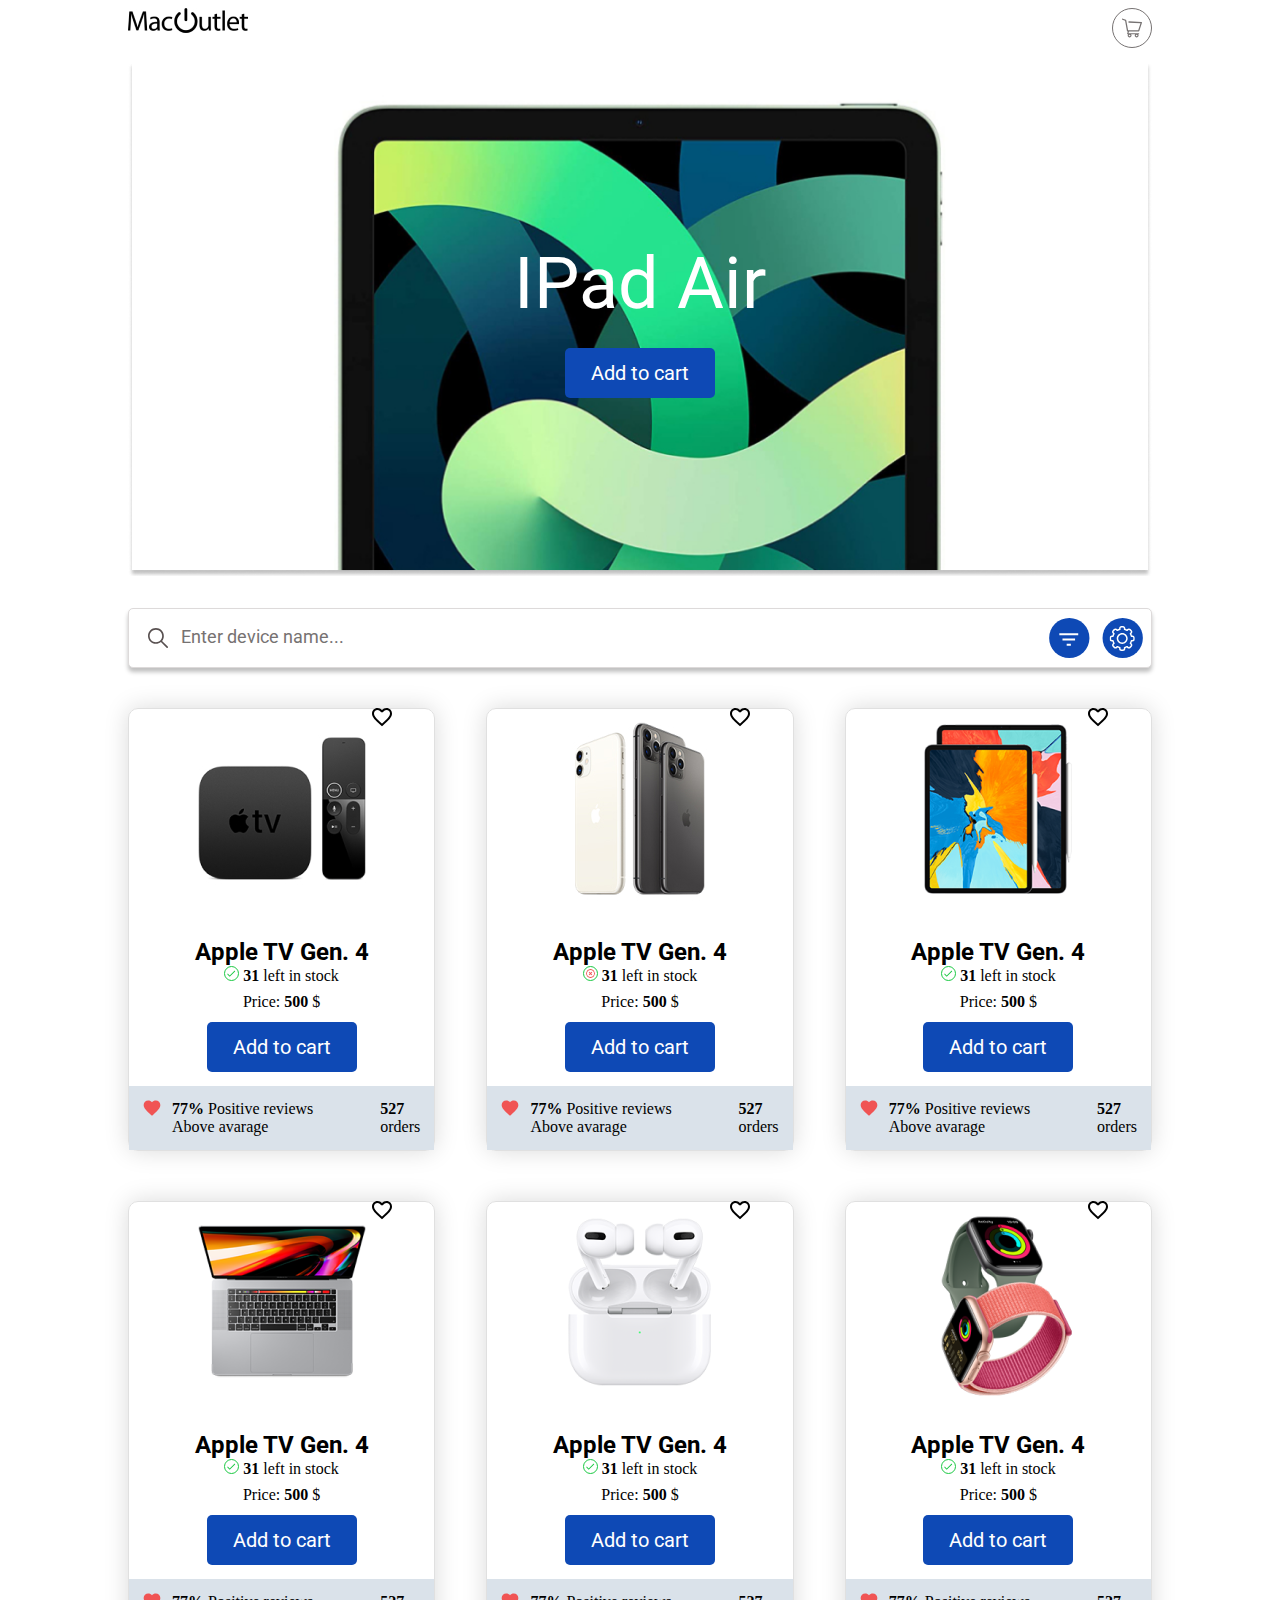
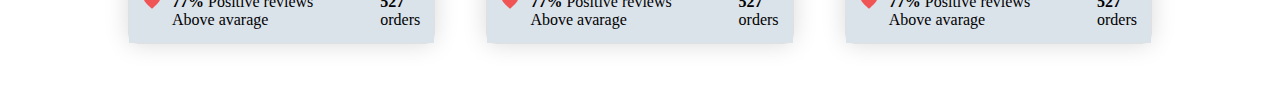
==== index.html @ 2bac5fc9 "Merge pull request #1 from Exelleron/HW8" ====
<!DOCTYPE html>
<html lang="en">
    <head>
        <meta charset="UTF-8">
        <meta name="viewport" content="width=device-width">
        <meta http-equiv="X-UA-Compatible" content="ie=edge">
        <link rel="preconnect" href="https://fonts.googleapis.com">
        <link rel="preconnect" href="https://fonts.gstatic.com" crossorigin>
        <link href="https://fonts.googleapis.com/css2?family=Roboto:wght@400;700&display=swap" rel="stylesheet">
        <link rel="stylesheet"
              href="https://necolas.github.io/normalize.css/8.0.1/normalize.css">
        <link rel="stylesheet" href="css/main.css">
        <title>mac-outlet</title>
    </head>
    <body>
        <header class="header container">
            <div class="header_top">
                <div class="header_logo">
                    <img
                        src="images/mac-outlet.jpg"
                        alt="logo"
                    >
                </div>

                <div class="header_cart">
                    <img
                        class="cart"
                        src="images/cart.svg"
                        alt="cart"
                    >
                </div>
            </div>

            <div class="header_item">
                <div class="header_item--product">
                    IPad Air
                </div>
                <button class="header_item--button button">
                    Add to cart
                </button>
            </div>
        </header>

        <main class="main container">
            <div class="main_search-bar">
                <img
                    class="main_search-bar--search"
                    src="images/search.svg"
                    alt="search"
                >
                <input
                    class="main_search-bar--search-input"
                    placeholder="Enter device name..."
                    type="search"
                >
                <img
                    class="main_search-bar--filter"
                    src="images/filter.svg"
                    alt="filter"
                >
                <img
                    class="main_search-bar--sort"
                    src="images/sort.svg"
                    alt="sort"
                >
            </div>

            <div class="main_cards">

                <div class="card">
                    <div class="card_like">
                        <img src="images/like.svg" alt="like">
                    </div>

                    <div class="card_image">
                        <img src="images/image_2.jpg" alt="product_image">
                    </div>

                    <div class="card_header">
                        <h1>
                            Apple TV Gen. 4
                        </h1>
                    </div>

                    <div class="card_info">
                        <p class="card_info--stock">
                            <img
                                class="card_info--true-false"
                                src="images/true.svg"
                                alt="true"
                            >
                            <strong>31</strong> left in stock
                        </p>
                        <p class="card_info--price">
                            Price: <strong>500</strong> $
                        </p>
                    </div>

                    <button class="card_button button">
                        Add to cart
                    </button>

                    <div class="card_footer">
                        <div>
                            <img
                                src="images/red-like.svg"
                                alt=""
                                class="card_footer--red-like"
                            >
                            <p class="card_footer--reviews">
                                <strong>77%</strong>
                                Positive reviews
                                <br>
                                Above avarage
                            </p>
                        </div>

                        <div>
                            <p class="card_footer--orders">
                                <strong>527</strong>
                                <br>
                                orders
                            </p>
                        </div>

                    </div>
                </div>

                <div class="card">
                    <div class="card_like">
                        <img src="images/like.svg" alt="like">
                    </div>

                    <div class="card_image">
                        <img src="images/image_3.jpg" alt="product_image">
                    </div>

                    <div class="card_header">
                        <h1>
                            Apple TV Gen. 4
                        </h1>
                    </div>

                    <div class="card_info">
                        <p class="card_info--stock">
                            <img
                                class="card_info--true-false"
                                src="images/false.svg"
                                alt="true"
                            >
                            <strong>31</strong> left in stock
                        </p>
                        <p class="card_info--price">
                            Price: <strong>500</strong> $
                        </p>
                    </div>

                    <button class="card_button button">
                        Add to cart
                    </button>

                    <div class="card_footer">
                        <div>
                            <img
                                src="images/red-like.svg"
                                alt=""
                                class="card_footer--red-like"
                            >
                            <p class="card_footer--reviews">
                                <strong>77%</strong>
                                Positive reviews
                                <br>
                                Above avarage
                            </p>
                        </div>

                        <div>
                            <p class="card_footer--orders">
                                <strong>527</strong>
                                <br>
                                orders
                            </p>
                        </div>

                    </div>
                </div>

                <div class="card">
                    <div class="card_like">
                        <img src="images/like.svg" alt="like">
                    </div>

                    <div class="card_image">
                        <img src="images/image_4.png" alt="product_image">
                    </div>

                    <div class="card_header">
                        <h1>
                            Apple TV Gen. 4
                        </h1>
                    </div>

                    <div class="card_info">
                        <p class="card_info--stock">
                            <img
                                class="card_info--true-false"
                                src="images/true.svg"
                                alt="true"
                            >
                            <strong>31</strong> left in stock
                        </p>
                        <p class="card_info--price">
                            Price: <strong>500</strong> $
                        </p>
                    </div>

                    <button class="card_button button">
                        Add to cart
                    </button>

                    <div class="card_footer">
                        <div>
                            <img
                                src="images/red-like.svg"
                                alt=""
                                class="card_footer--red-like"
                            >
                            <p class="card_footer--reviews">
                                <strong>77%</strong>
                                Positive reviews
                                <br>
                                Above avarage
                            </p>
                        </div>

                        <div>
                            <p class="card_footer--orders">
                                <strong>527</strong>
                                <br>
                                orders
                            </p>
                        </div>

                    </div>
                </div>

                <div class="card">
                    <div class="card_like">
                        <img src="images/like.svg" alt="like">
                    </div>

                    <div class="card_image">
                        <img src="images/image_5.png" alt="product_image">
                    </div>

                    <div class="card_header">
                        <h1>
                            Apple TV Gen. 4
                        </h1>
                    </div>

                    <div class="card_info">
                        <p class="card_info--stock">
                            <img
                                class="card_info--true-false"
                                src="images/true.svg"
                                alt="true"
                            >
                            <strong>31</strong> left in stock
                        </p>
                        <p class="card_info--price">
                            Price: <strong>500</strong> $
                        </p>
                    </div>

                    <button class="card_button button">
                        Add to cart
                    </button>

                    <div class="card_footer">
                        <div>
                            <img
                                src="images/red-like.svg"
                                alt=""
                                class="card_footer--red-like"
                            >
                            <p class="card_footer--reviews">
                                <strong>77%</strong>
                                Positive reviews
                                <br>
                                Above avarage
                            </p>
                        </div>

                        <div>
                            <p class="card_footer--orders">
                                <strong>527</strong>
                                <br>
                                orders
                            </p>
                        </div>

                    </div>
                </div>

                <div class="card">
                    <div class="card_like">
                        <img src="images/like.svg" alt="like">
                    </div>

                    <div class="card_image">
                        <img src="images/image_6.png" alt="product_image">
                    </div>

                    <div class="card_header">
                        <h1>
                            Apple TV Gen. 4
                        </h1>
                    </div>

                    <div class="card_info">
                        <p class="card_info--stock">
                            <img
                                class="card_info--true-false"
                                src="images/true.svg"
                                alt="true"
                            >
                            <strong>31</strong> left in stock
                        </p>
                        <p class="card_info--price">
                            Price: <strong>500</strong> $
                        </p>
                    </div>

                    <button class="card_button button">
                        Add to cart
                    </button>

                    <div class="card_footer">
                        <div>
                            <img
                                src="images/red-like.svg"
                                alt=""
                                class="card_footer--red-like"
                            >
                            <p class="card_footer--reviews">
                                <strong>77%</strong>
                                Positive reviews
                                <br>
                                Above avarage
                            </p>
                        </div>

                        <div>
                            <p class="card_footer--orders">
                                <strong>527</strong>
                                <br>
                                orders
                            </p>
                        </div>

                    </div>
                </div>

                <div class="card">
                    <div class="card_like">
                        <img src="images/like.svg" alt="like">
                    </div>

                    <div class="card_image">
                        <img src="images/image_7.png" alt="product_image">
                    </div>

                    <div class="card_header">
                        <h1>
                            Apple TV Gen. 4
                        </h1>
                    </div>

                    <div class="card_info">
                        <p class="card_info--stock">
                            <img
                                class="card_info--true-false"
                                src="images/true.svg"
                                alt="true"
                            >
                            <strong>31</strong> left in stock
                        </p>
                        <p class="card_info--price">
                            Price: <strong>500</strong> $
                        </p>
                    </div>

                    <button class="card_button button">
                        Add to cart
                    </button>

                    <div class="card_footer">
                        <div>
                            <img
                                src="images/red-like.svg"
                                alt=""
                                class="card_footer--red-like"
                            >
                            <p class="card_footer--reviews">
                                <strong>77%</strong>
                                Positive reviews
                                <br>
                                Above avarage
                            </p>
                        </div>

                        <div>
                            <p class="card_footer--orders">
                                <strong>527</strong>
                                <br>
                                orders
                            </p>
                        </div>

                    </div>
                </div>


            </div>
        </main>

        <script src="js/items.js"></script>
        <script src="js/main.js"></script>
    </body>
</html>
---- css/main.css ----
*,
*:after,
*:before {
    margin: 0;
    box-sizing: border-box;
}

h1 {
    font-family: inherit;
    font-size: inherit;
    line-height: inherit;
    font-weight: inherit;
}

.container {
    margin: 0 auto;
    max-width: 1024px;
}

.button {
    width: 150px;
    height: 50px;
    background-color: #0E49B5;
    border: none;
    color: #fff;
    border-radius: 5px;
    font-family: 'Roboto', sans-serif;
    font-size: 20px;
    line-height: 23px;
    transition: background-color .3s;
}
.button:hover {
    background-color: #ddd;
}

.header {
    margin-top: 8px;
}

.header_top {
    display: flex;
    justify-content: space-between;
}

.header_cart {
    width: 40px;
    height: 40px;
    display: flex;
    justify-content: center;
    align-items: center;
    border: 1px solid #767272;
    border-radius: 50%;
}
.cart {
    color: #767272;
    display: block;
    padding: 5px;
}

.header_item {
    height: 512px;
    display: flex;
    margin-top: 16px;
    flex-direction: column;
    justify-content: center;
    align-items: center;
    background-image: url('../images/ipad_air_banner_1.png');
    background-size: cover;
    background-position: 50% 50%;
}
.header_item--product {
    color: #fff;
    font-family: 'Roboto', sans-serif;
    font-size: 72px;
    line-height: 84px;
}
.header_item--button {
    margin-top: 22px;
}

.main_search-bar {
    position: relative;
    max-width: 100%;
    margin-top: 32px;
}
.main_search-bar--search-input {
    height: 60px;
    position: relative;
    display: block;
    width: 100%;
    border: 1px solid #dddada;
    box-shadow: 0 4px 4px rgba(0, 0, 0, 0.25);
    border-radius: 5px;
}
.main_search-bar--search-input::placeholder {
    position: relative;
    color: #767272;
    transform: translateX(50px);
    font-family: 'Roboto', sans-serif;
    font-size: 18px;
    line-height: 21px;
}

.main_search-bar--search {
    width: 20px;
    height: 20px;
    position: absolute;
    z-index: 1;
    transform: translate(20px, 20px);
}
.main_search-bar--filter {
    position: absolute;
    transform: translate(921px, -50px);
}
.main_search-bar--sort {
    position: absolute;
    transform: translate(974px, -50px);
}

.main_cards {
    margin-top: 40px;
    display: flex;
    flex-wrap: wrap;
    justify-content: space-between;
}
.card {
    width: 30%;
    margin-bottom: 50px;
    display: flex;
    flex-direction: column;
    justify-content: center;
    align-items: center;
    position: relative;
    border: 1px solid #E0E0E0;
    box-shadow: 0 0 25px rgba(0, 0, 0, 0.15);
    border-radius: 10px;
}
.card_like {
    position: absolute;
    transform: translate(100px, -210px);
}

.card_info--true-false {
    width: 15px;
    height: 15px;
    padding: 2px;
    border: 1px solid #1bc943;
    border-radius: 50%;
}
.card_info--true-false:nth-child(2) {
    z-index: 1;
}
.card_header {
    margin-top: 25px;
    font-family: 'Roboto', sans-serif;
    font-weight: bold;
    font-size: 24px;
    line-height: 28px;
}
.card_info {
    display: flex;
    flex-direction: column;
    justify-content: center;
    align-items: center;
}
.card_info--price {
    margin-top: 8px;
}
.card_button {
    margin-top: 11px;
}

.card_footer {
    width: 100%;
    margin-top: 14px;
    padding: 14px;
    display: flex;
    justify-content: space-between;
    align-items: center;
    background-color: #dae2ea;
}
.card_footer div:first-child {
    display: flex;
    align-items: start;
}
.card_footer--red-like {
}
.card_footer--reviews {
    margin-left: 11px;
}

@media (max-width: 724px) {
    .card {
        width: 45%;
    }
}
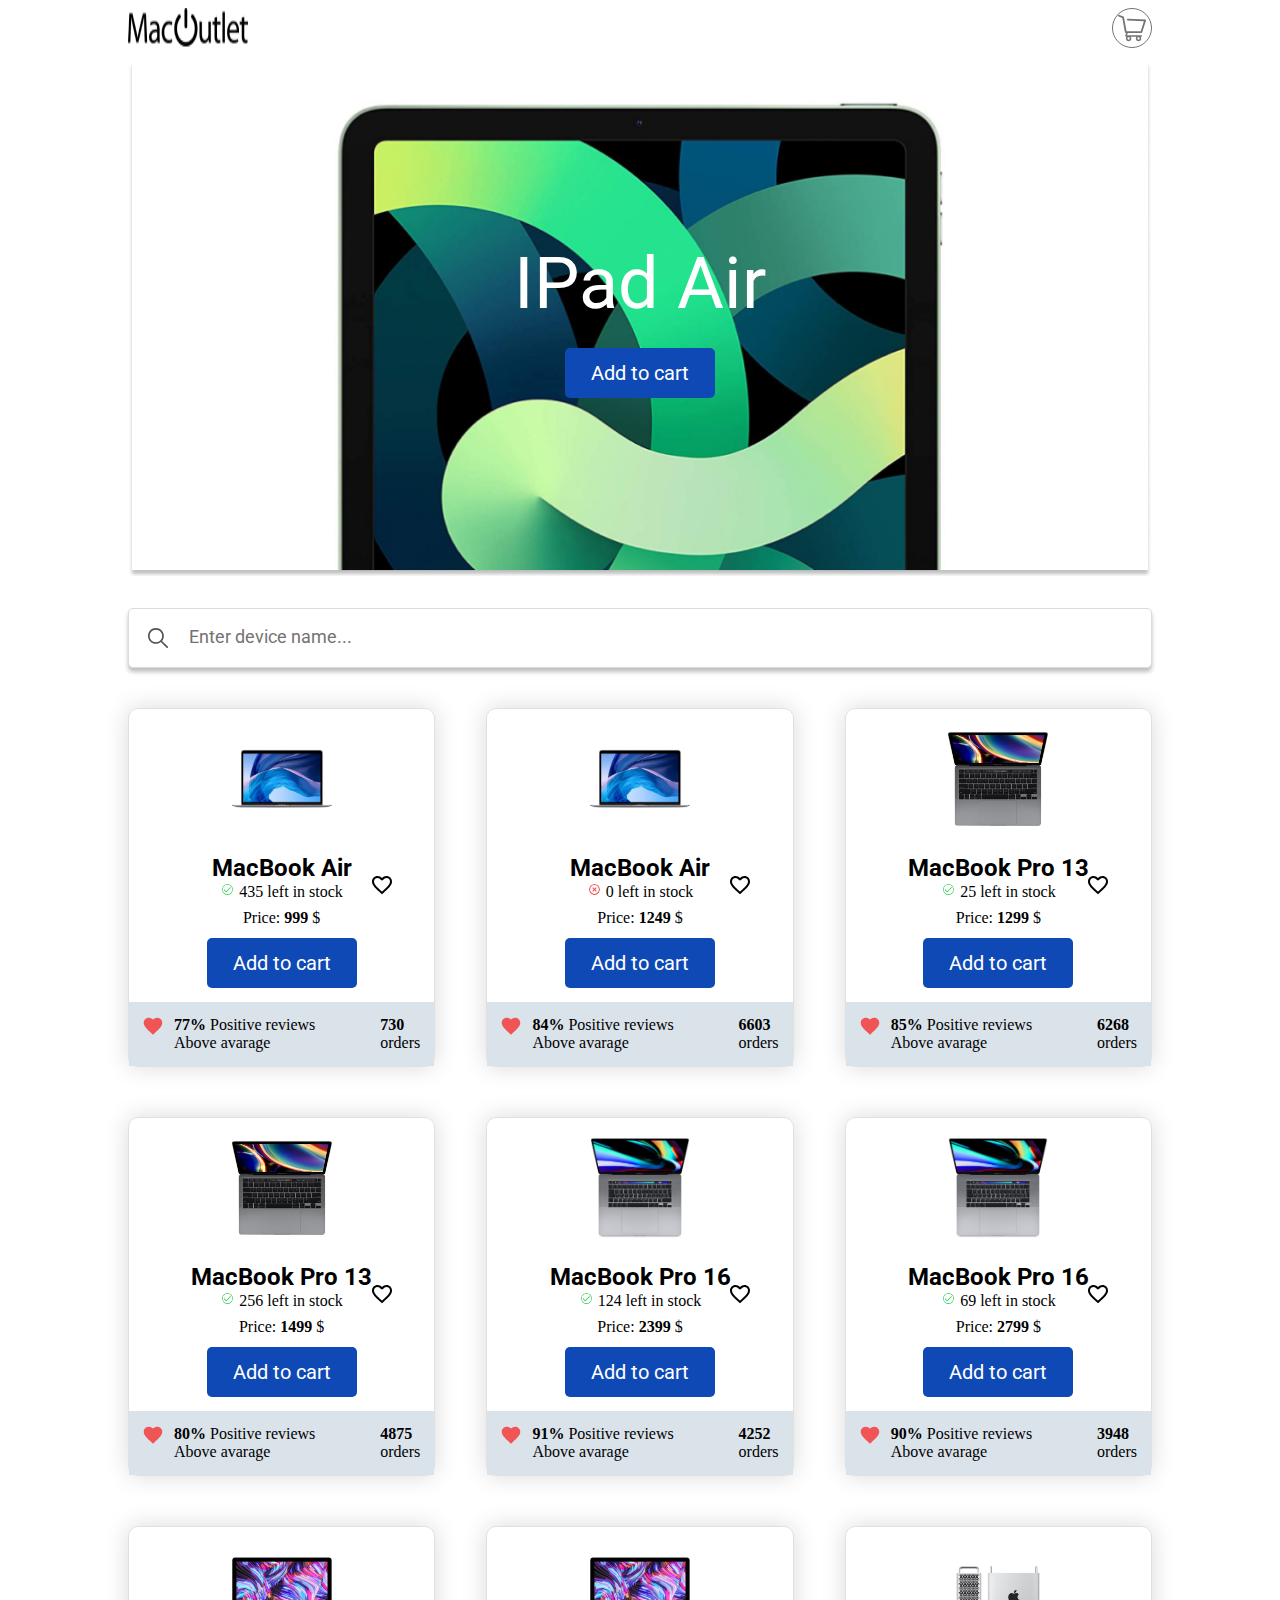
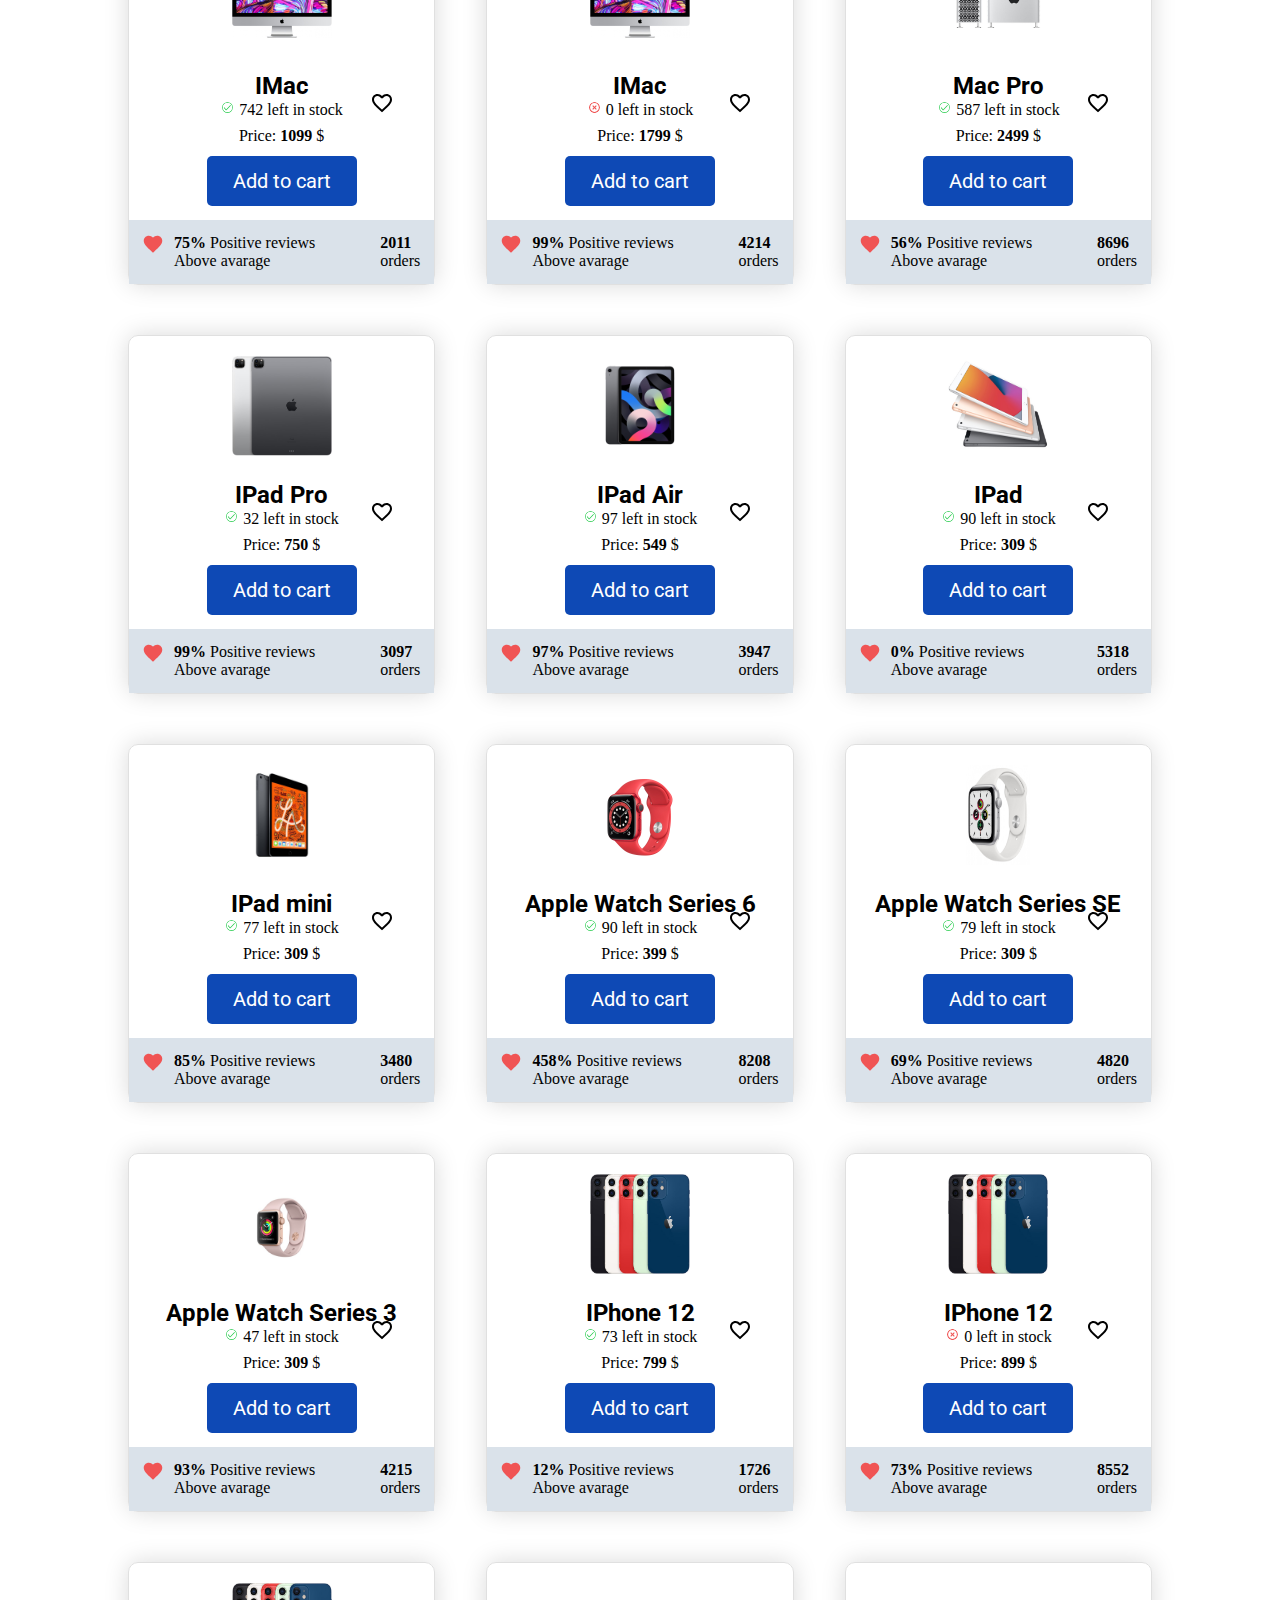
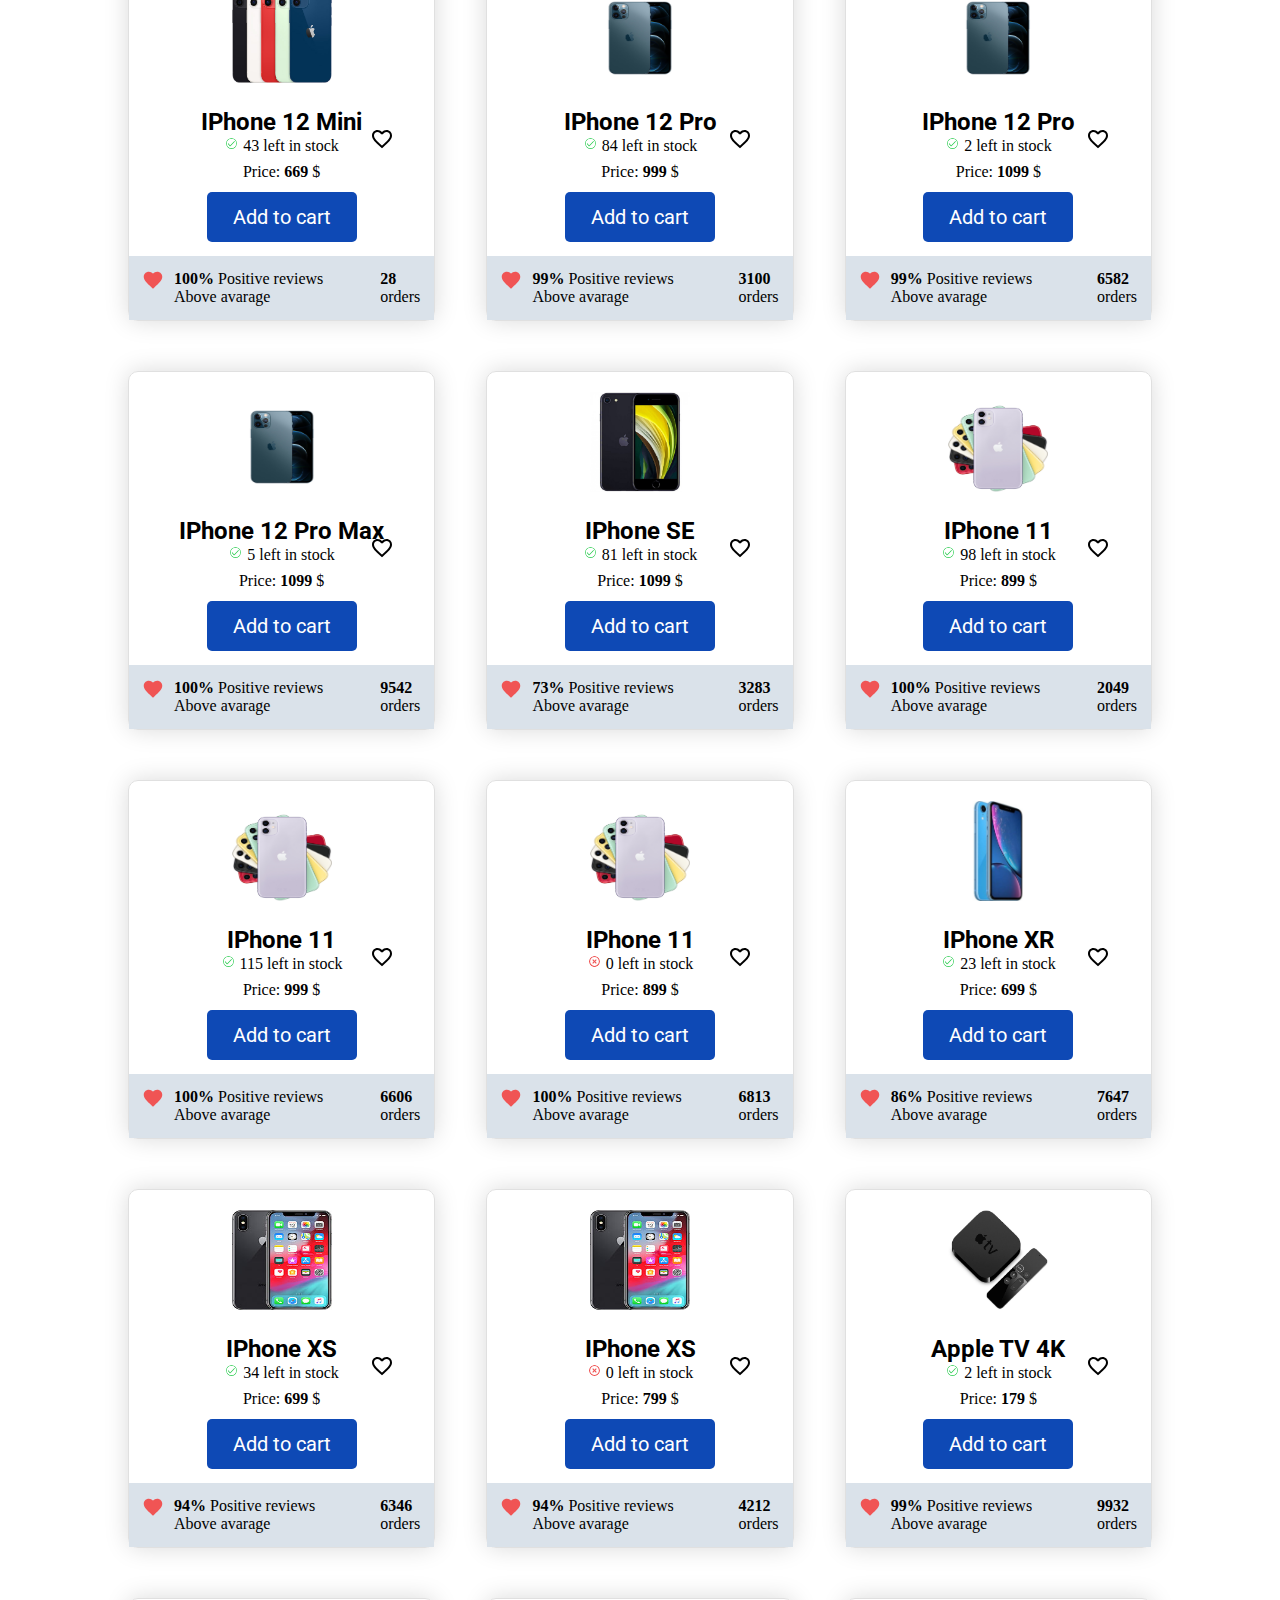
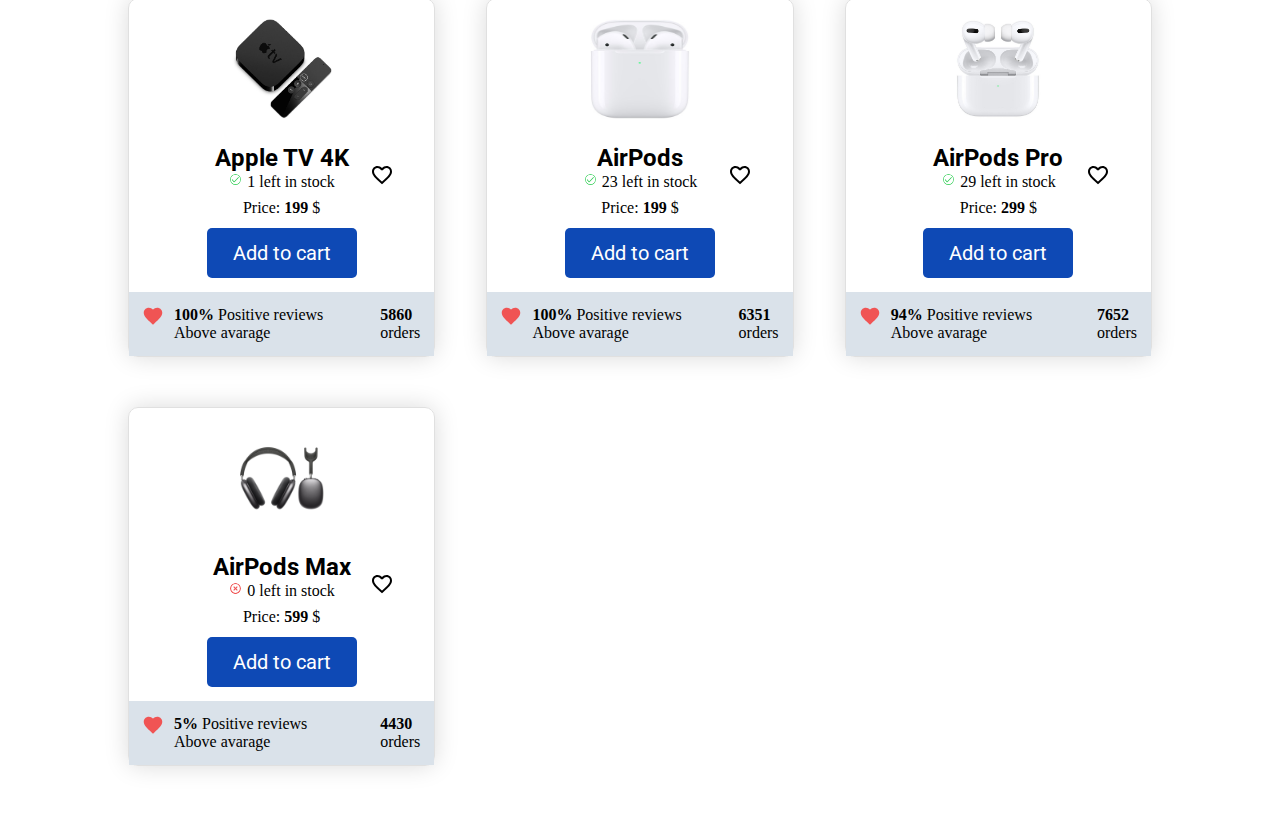
==== commit a99e23f8: "'js-card'" ====
--- a/index.html
+++ b/index.html
@@ -6,11 +6,23 @@
         <meta http-equiv="X-UA-Compatible" content="ie=edge">
         <link rel="preconnect" href="https://fonts.googleapis.com">
         <link rel="preconnect" href="https://fonts.gstatic.com" crossorigin>
-        <link href="https://fonts.googleapis.com/css2?family=Roboto:wght@400;700&display=swap" rel="stylesheet">
+        <link
+            href="https://fonts.googleapis.com/css2?family=Roboto:wght@400;700&display=swap"
+            rel="stylesheet">
         <link rel="stylesheet"
               href="https://necolas.github.io/normalize.css/8.0.1/normalize.css">
         <link rel="stylesheet" href="css/main.css">
         <title>mac-outlet</title>
+        <style>
+            .card_image{
+                width: 100px;
+                height: 100px;
+            }
+            img{
+                width: 100%;
+                height: 100%;
+            }
+        </style>
     </head>
     <body>
         <header class="header container">
@@ -65,363 +77,7 @@
                 >
             </div>
 
-            <div class="main_cards">
-
-                <div class="card">
-                    <div class="card_like">
-                        <img src="images/like.svg" alt="like">
-                    </div>
-
-                    <div class="card_image">
-                        <img src="images/image_2.jpg" alt="product_image">
-                    </div>
-
-                    <div class="card_header">
-                        <h1>
-                            Apple TV Gen. 4
-                        </h1>
-                    </div>
-
-                    <div class="card_info">
-                        <p class="card_info--stock">
-                            <img
-                                class="card_info--true-false"
-                                src="images/true.svg"
-                                alt="true"
-                            >
-                            <strong>31</strong> left in stock
-                        </p>
-                        <p class="card_info--price">
-                            Price: <strong>500</strong> $
-                        </p>
-                    </div>
-
-                    <button class="card_button button">
-                        Add to cart
-                    </button>
-
-                    <div class="card_footer">
-                        <div>
-                            <img
-                                src="images/red-like.svg"
-                                alt=""
-                                class="card_footer--red-like"
-                            >
-                            <p class="card_footer--reviews">
-                                <strong>77%</strong>
-                                Positive reviews
-                                <br>
-                                Above avarage
-                            </p>
-                        </div>
-
-                        <div>
-                            <p class="card_footer--orders">
-                                <strong>527</strong>
-                                <br>
-                                orders
-                            </p>
-                        </div>
-
-                    </div>
-                </div>
-
-                <div class="card">
-                    <div class="card_like">
-                        <img src="images/like.svg" alt="like">
-                    </div>
-
-                    <div class="card_image">
-                        <img src="images/image_3.jpg" alt="product_image">
-                    </div>
-
-                    <div class="card_header">
-                        <h1>
-                            Apple TV Gen. 4
-                        </h1>
-                    </div>
-
-                    <div class="card_info">
-                        <p class="card_info--stock">
-                            <img
-                                class="card_info--true-false"
-                                src="images/false.svg"
-                                alt="true"
-                            >
-                            <strong>31</strong> left in stock
-                        </p>
-                        <p class="card_info--price">
-                            Price: <strong>500</strong> $
-                        </p>
-                    </div>
-
-                    <button class="card_button button">
-                        Add to cart
-                    </button>
-
-                    <div class="card_footer">
-                        <div>
-                            <img
-                                src="images/red-like.svg"
-                                alt=""
-                                class="card_footer--red-like"
-                            >
-                            <p class="card_footer--reviews">
-                                <strong>77%</strong>
-                                Positive reviews
-                                <br>
-                                Above avarage
-                            </p>
-                        </div>
-
-                        <div>
-                            <p class="card_footer--orders">
-                                <strong>527</strong>
-                                <br>
-                                orders
-                            </p>
-                        </div>
-
-                    </div>
-                </div>
-
-                <div class="card">
-                    <div class="card_like">
-                        <img src="images/like.svg" alt="like">
-                    </div>
-
-                    <div class="card_image">
-                        <img src="images/image_4.png" alt="product_image">
-                    </div>
-
-                    <div class="card_header">
-                        <h1>
-                            Apple TV Gen. 4
-                        </h1>
-                    </div>
-
-                    <div class="card_info">
-                        <p class="card_info--stock">
-                            <img
-                                class="card_info--true-false"
-                                src="images/true.svg"
-                                alt="true"
-                            >
-                            <strong>31</strong> left in stock
-                        </p>
-                        <p class="card_info--price">
-                            Price: <strong>500</strong> $
-                        </p>
-                    </div>
-
-                    <button class="card_button button">
-                        Add to cart
-                    </button>
-
-                    <div class="card_footer">
-                        <div>
-                            <img
-                                src="images/red-like.svg"
-                                alt=""
-                                class="card_footer--red-like"
-                            >
-                            <p class="card_footer--reviews">
-                                <strong>77%</strong>
-                                Positive reviews
-                                <br>
-                                Above avarage
-                            </p>
-                        </div>
-
-                        <div>
-                            <p class="card_footer--orders">
-                                <strong>527</strong>
-                                <br>
-                                orders
-                            </p>
-                        </div>
-
-                    </div>
-                </div>
-
-                <div class="card">
-                    <div class="card_like">
-                        <img src="images/like.svg" alt="like">
-                    </div>
-
-                    <div class="card_image">
-                        <img src="images/image_5.png" alt="product_image">
-                    </div>
-
-                    <div class="card_header">
-                        <h1>
-                            Apple TV Gen. 4
-                        </h1>
-                    </div>
-
-                    <div class="card_info">
-                        <p class="card_info--stock">
-                            <img
-                                class="card_info--true-false"
-                                src="images/true.svg"
-                                alt="true"
-                            >
-                            <strong>31</strong> left in stock
-                        </p>
-                        <p class="card_info--price">
-                            Price: <strong>500</strong> $
-                        </p>
-                    </div>
-
-                    <button class="card_button button">
-                        Add to cart
-                    </button>
-
-                    <div class="card_footer">
-                        <div>
-                            <img
-                                src="images/red-like.svg"
-                                alt=""
-                                class="card_footer--red-like"
-                            >
-                            <p class="card_footer--reviews">
-                                <strong>77%</strong>
-                                Positive reviews
-                                <br>
-                                Above avarage
-                            </p>
-                        </div>
-
-                        <div>
-                            <p class="card_footer--orders">
-                                <strong>527</strong>
-                                <br>
-                                orders
-                            </p>
-                        </div>
-
-                    </div>
-                </div>
-
-                <div class="card">
-                    <div class="card_like">
-                        <img src="images/like.svg" alt="like">
-                    </div>
-
-                    <div class="card_image">
-                        <img src="images/image_6.png" alt="product_image">
-                    </div>
-
-                    <div class="card_header">
-                        <h1>
-                            Apple TV Gen. 4
-                        </h1>
-                    </div>
-
-                    <div class="card_info">
-                        <p class="card_info--stock">
-                            <img
-                                class="card_info--true-false"
-                                src="images/true.svg"
-                                alt="true"
-                            >
-                            <strong>31</strong> left in stock
-                        </p>
-                        <p class="card_info--price">
-                            Price: <strong>500</strong> $
-                        </p>
-                    </div>
-
-                    <button class="card_button button">
-                        Add to cart
-                    </button>
-
-                    <div class="card_footer">
-                        <div>
-                            <img
-                                src="images/red-like.svg"
-                                alt=""
-                                class="card_footer--red-like"
-                            >
-                            <p class="card_footer--reviews">
-                                <strong>77%</strong>
-                                Positive reviews
-                                <br>
-                                Above avarage
-                            </p>
-                        </div>
-
-                        <div>
-                            <p class="card_footer--orders">
-                                <strong>527</strong>
-                                <br>
-                                orders
-                            </p>
-                        </div>
-
-                    </div>
-                </div>
-
-                <div class="card">
-                    <div class="card_like">
-                        <img src="images/like.svg" alt="like">
-                    </div>
-
-                    <div class="card_image">
-                        <img src="images/image_7.png" alt="product_image">
-                    </div>
-
-                    <div class="card_header">
-                        <h1>
-                            Apple TV Gen. 4
-                        </h1>
-                    </div>
-
-                    <div class="card_info">
-                        <p class="card_info--stock">
-                            <img
-                                class="card_info--true-false"
-                                src="images/true.svg"
-                                alt="true"
-                            >
-                            <strong>31</strong> left in stock
-                        </p>
-                        <p class="card_info--price">
-                            Price: <strong>500</strong> $
-                        </p>
-                    </div>
-
-                    <button class="card_button button">
-                        Add to cart
-                    </button>
-
-                    <div class="card_footer">
-                        <div>
-                            <img
-                                src="images/red-like.svg"
-                                alt=""
-                                class="card_footer--red-like"
-                            >
-                            <p class="card_footer--reviews">
-                                <strong>77%</strong>
-                                Positive reviews
-                                <br>
-                                Above avarage
-                            </p>
-                        </div>
-
-                        <div>
-                            <p class="card_footer--orders">
-                                <strong>527</strong>
-                                <br>
-                                orders
-                            </p>
-                        </div>
-
-                    </div>
-                </div>
-
-
+            <div id="items" class="main_cards">
             </div>
         </main>
 
--- a/css/main.css
+++ b/css/main.css
@@ -29,6 +29,7 @@
     line-height: 23px;
     transition: background-color .3s;
 }
+
 .button:hover {
     background-color: #ddd;
 }
@@ -51,6 +52,7 @@
     border: 1px solid #767272;
     border-radius: 50%;
 }
+
 .cart {
     color: #767272;
     display: block;
@@ -68,12 +70,14 @@
     background-size: cover;
     background-position: 50% 50%;
 }
+
 .header_item--product {
     color: #fff;
     font-family: 'Roboto', sans-serif;
     font-size: 72px;
     line-height: 84px;
 }
+
 .header_item--button {
     margin-top: 22px;
 }
@@ -83,7 +87,9 @@
     max-width: 100%;
     margin-top: 32px;
 }
+
 .main_search-bar--search-input {
+    padding-left: 60px;
     height: 60px;
     position: relative;
     display: block;
@@ -92,10 +98,10 @@
     box-shadow: 0 4px 4px rgba(0, 0, 0, 0.25);
     border-radius: 5px;
 }
+
 .main_search-bar--search-input::placeholder {
     position: relative;
     color: #767272;
-    transform: translateX(50px);
     font-family: 'Roboto', sans-serif;
     font-size: 18px;
     line-height: 21px;
@@ -108,10 +114,12 @@
     z-index: 1;
     transform: translate(20px, 20px);
 }
+
 .main_search-bar--filter {
     position: absolute;
     transform: translate(921px, -50px);
 }
+
 .main_search-bar--sort {
     position: absolute;
     transform: translate(974px, -50px);
@@ -123,8 +131,10 @@
     flex-wrap: wrap;
     justify-content: space-between;
 }
+
 .card {
     width: 30%;
+    padding-top: 20px;
     margin-bottom: 50px;
     display: flex;
     flex-direction: column;
@@ -135,21 +145,23 @@
     box-shadow: 0 0 25px rgba(0, 0, 0, 0.15);
     border-radius: 10px;
 }
+
 .card_like {
     position: absolute;
-    transform: translate(100px, -210px);
+    transform: translate(100px, -10px);
 }
 
 .card_info--true-false {
     width: 15px;
     height: 15px;
     padding: 2px;
-    border: 1px solid #1bc943;
     border-radius: 50%;
 }
+
 .card_info--true-false:nth-child(2) {
     z-index: 1;
 }
+
 .card_header {
     margin-top: 25px;
     font-family: 'Roboto', sans-serif;
@@ -157,15 +169,18 @@
     font-size: 24px;
     line-height: 28px;
 }
+
 .card_info {
     display: flex;
     flex-direction: column;
     justify-content: center;
     align-items: center;
 }
+
 .card_info--price {
     margin-top: 8px;
 }
+
 .card_button {
     margin-top: 11px;
 }
@@ -179,12 +194,17 @@
     align-items: center;
     background-color: #dae2ea;
 }
+
 .card_footer div:first-child {
     display: flex;
     align-items: start;
 }
+
 .card_footer--red-like {
-}
+    width: 20px;
+    height: 20px;
+}
+
 .card_footer--reviews {
     margin-left: 11px;
 }
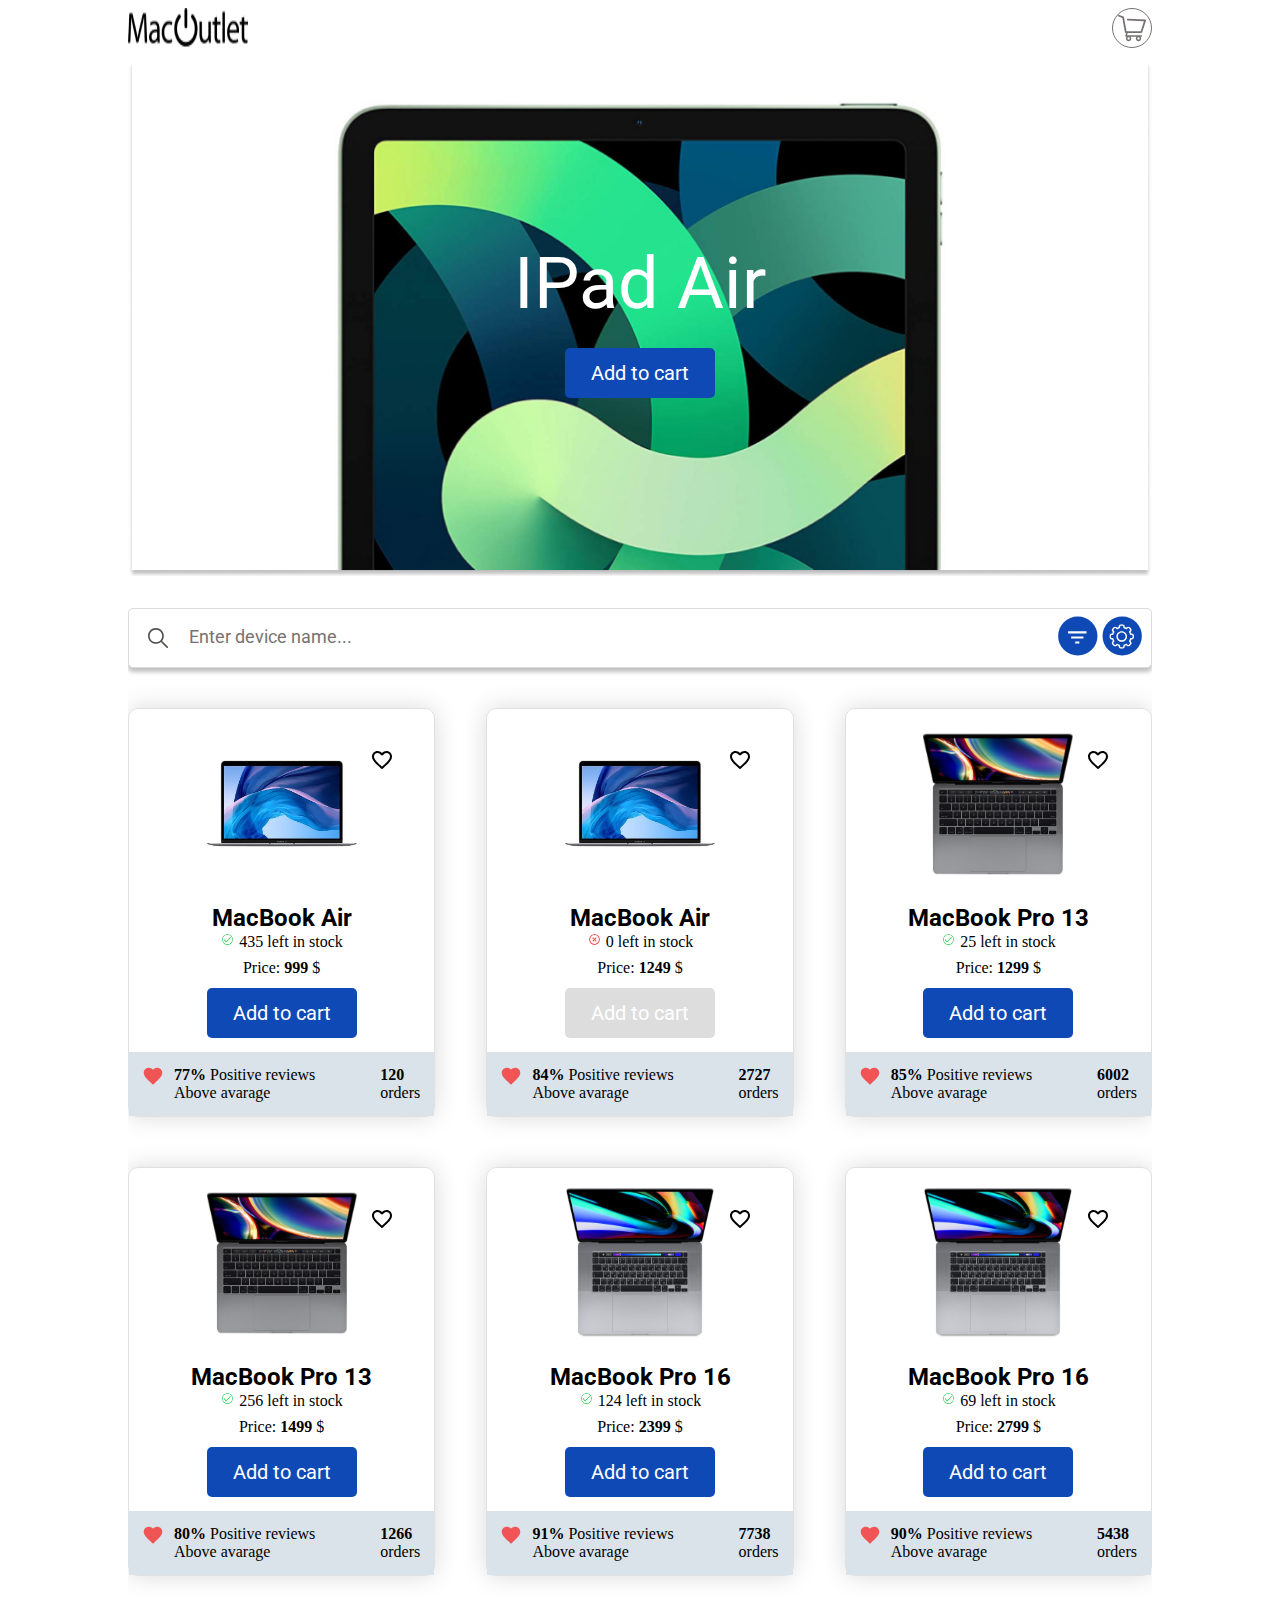
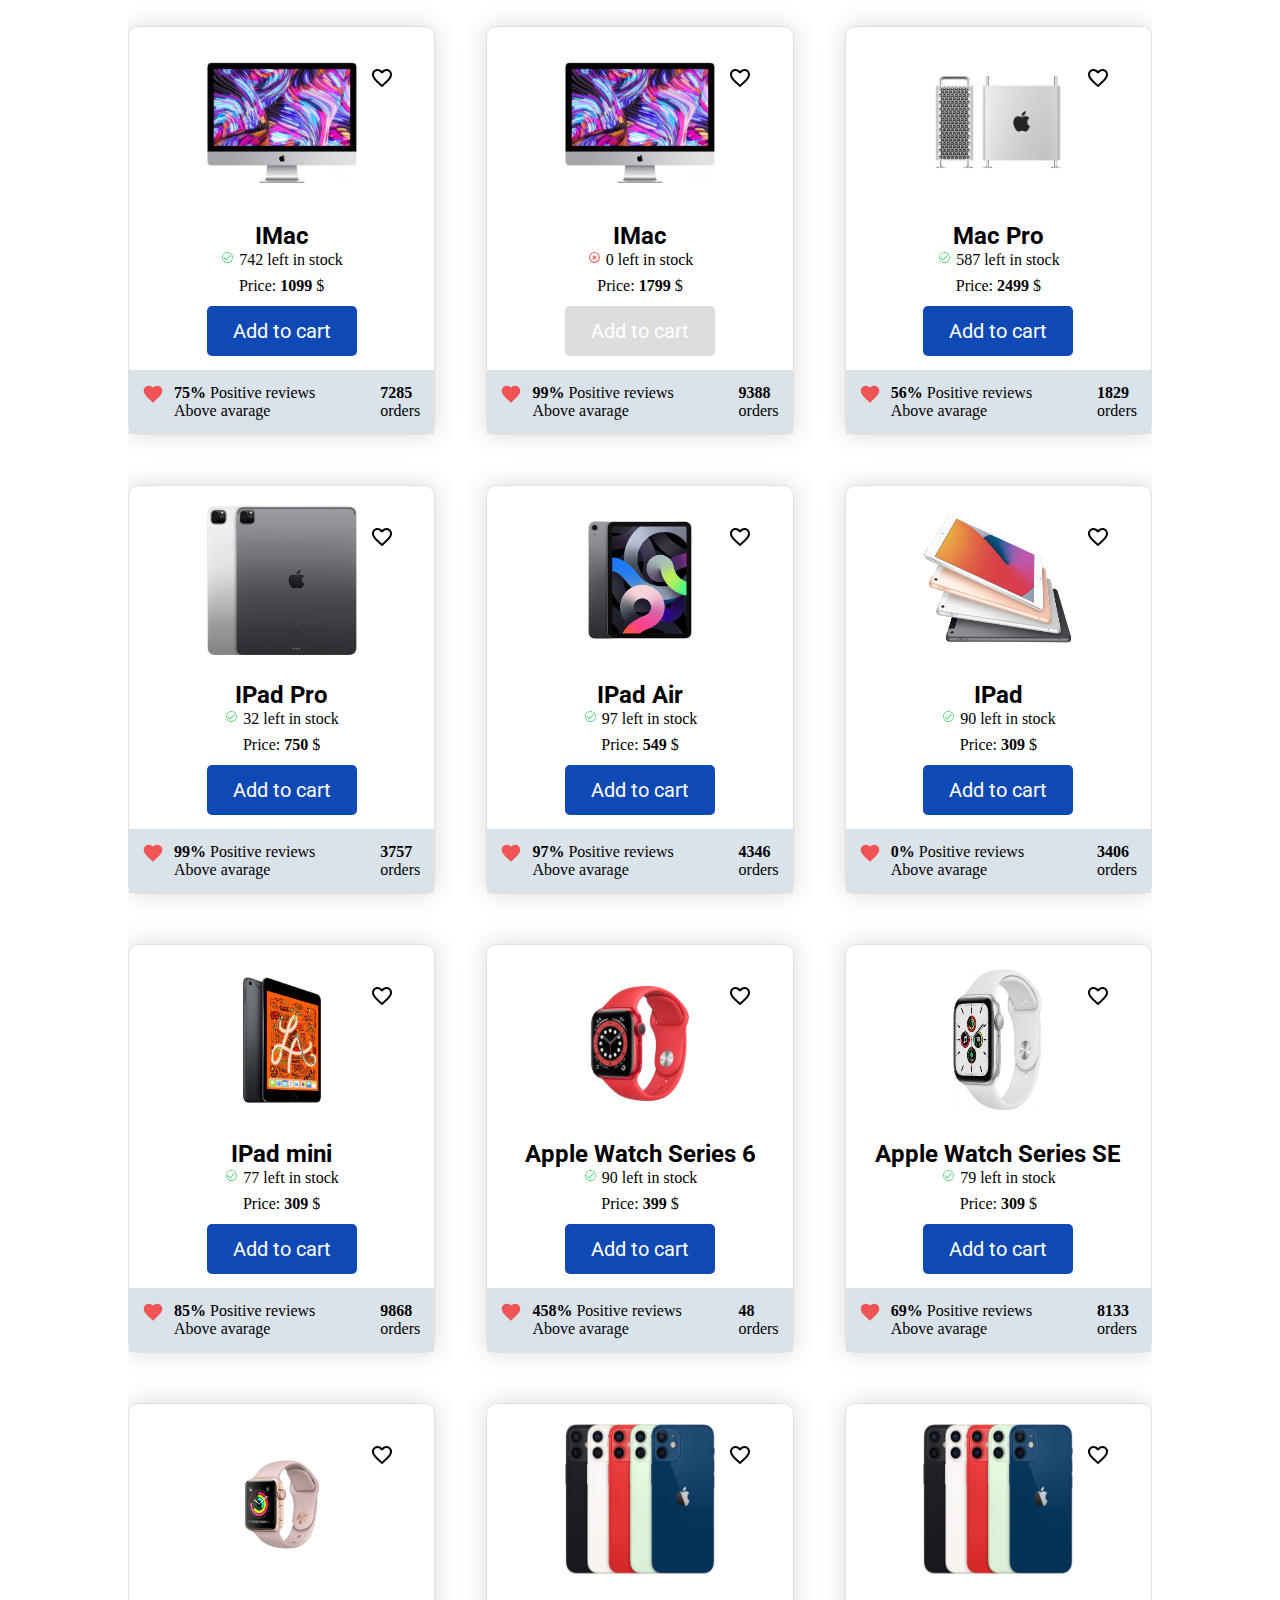
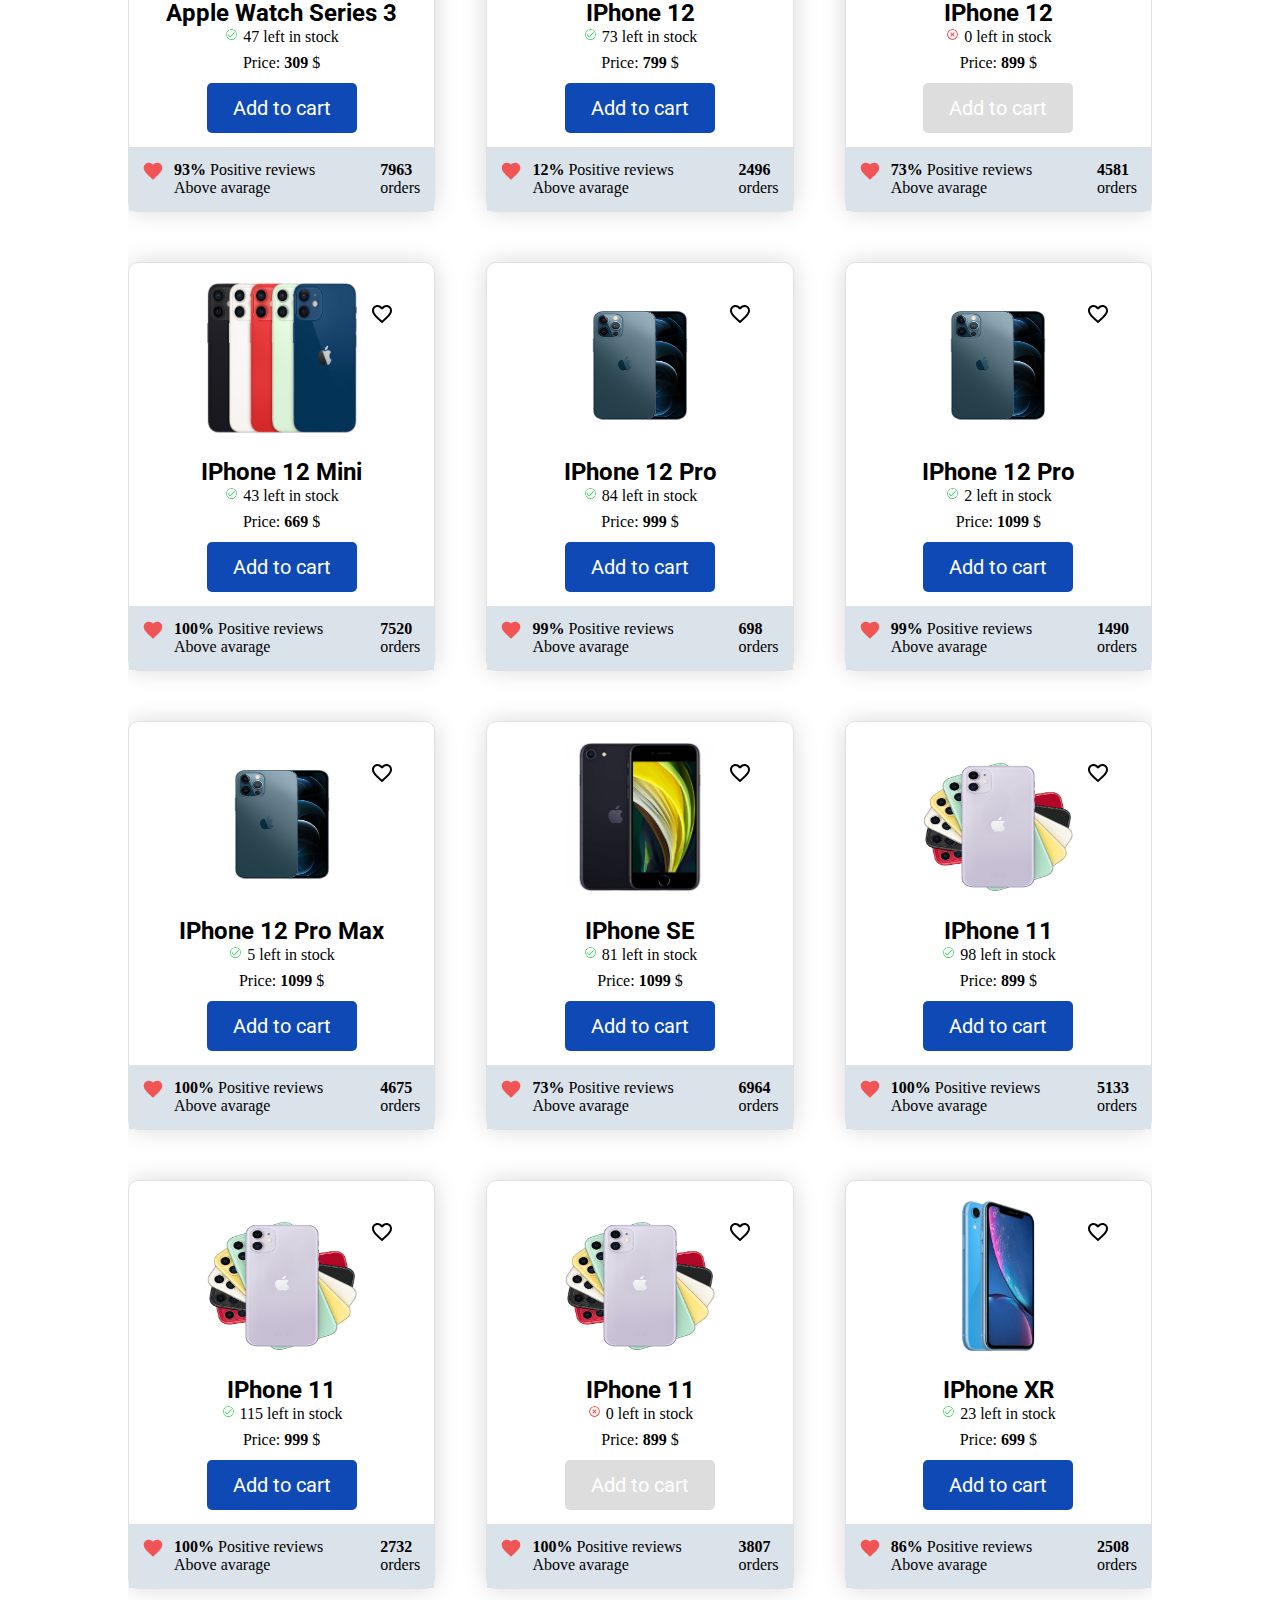
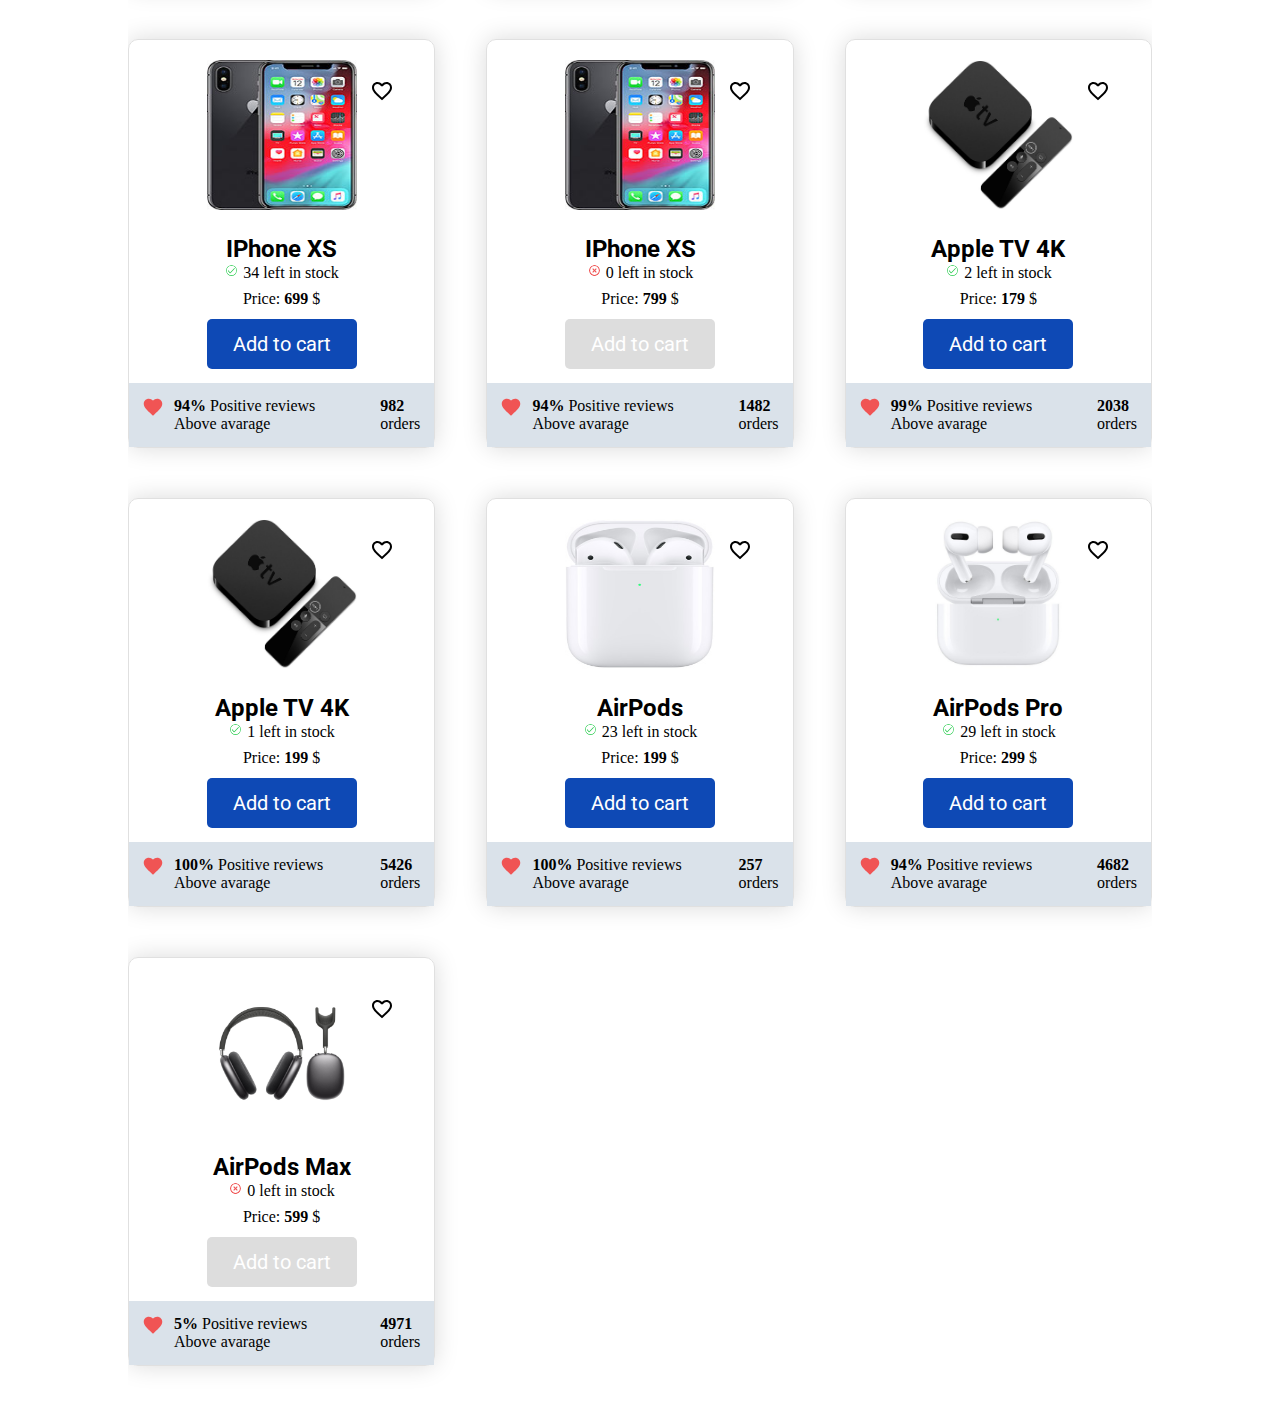
==== commit ab525edb: "'markuped-filter'" ====
--- a/index.html
+++ b/index.html
@@ -13,16 +13,6 @@
               href="https://necolas.github.io/normalize.css/8.0.1/normalize.css">
         <link rel="stylesheet" href="css/main.css">
         <title>mac-outlet</title>
-        <style>
-            .card_image{
-                width: 100px;
-                height: 100px;
-            }
-            img{
-                width: 100%;
-                height: 100%;
-            }
-        </style>
     </head>
     <body>
         <header class="header container">
@@ -65,20 +55,231 @@
                     placeholder="Enter device name..."
                     type="search"
                 >
-                <img
-                    class="main_search-bar--filter"
-                    src="images/filter.svg"
-                    alt="filter"
-                >
-                <img
-                    class="main_search-bar--sort"
-                    src="images/sort.svg"
-                    alt="sort"
-                >
-            </div>
-
-            <div id="items" class="main_cards">
-            </div>
+                <div class="main_search-bar--buttons">
+                    <img
+                        class="main_search-bar--filter"
+                        src="images/filter.svg"
+                        alt="filter"
+                    >
+                    <img
+                        class="main_search-bar--sort"
+                        src="images/sort.svg"
+                        alt="sort"
+                    >
+                </div>
+            </div>
+
+            <div class="main_content">
+                <div class="filter">
+                    <div class="filter_price">
+                        <div class="filter_header">
+                            <div>
+                                Price
+                            </div>
+
+                            <input
+                                id="first-input"
+                                class="filter_arrow"
+                                type="checkbox"
+                                hidden
+                            >
+                            <label for="first-input"></label>
+                        </div>
+
+                        <div class="opened filter_price--amounts">
+                            <label class="filter_price--label">
+                                From
+                                <input
+                                    class="filter_price--input"
+                                    type="number"
+                                    value="1"
+                                >
+                            </label>
+                            <label class="filter_price--label">
+                                To
+                                <input
+                                    class="filter_price--input"
+                                    type="number"
+                                    value="999999"
+                                >
+                            </label>
+                        </div>
+                    </div>
+
+                    <div class="filter_color">
+                        <div class="filter_header">
+                            <div>
+                                Color
+                            </div>
+                            <input
+                                id="second-input"
+                                class="filter_arrow"
+                                type="checkbox"
+                                hidden
+                            >
+                            <label for="second-input"></label>
+                        </div>
+
+                        <div class="opened filter_checkboxes">
+                            <label class="filter_checkboxes--label">
+                                <input type="checkbox">
+                                Red
+                            </label>
+                            <label class="filter_checkboxes--label">
+                                <input type="checkbox">
+                                Green
+                            </label>
+                            <label class="filter_checkboxes--label">
+                                <input type="checkbox">
+                                Black
+                            </label>
+                            <label class="filter_checkboxes--label">
+                                <input type="checkbox">
+                                White
+                            </label>
+                            <label class="filter_checkboxes--label">
+                                <input type="checkbox">
+                                Blue
+                            </label>
+                            <label class="filter_checkboxes--label">
+                                <input type="checkbox">
+                                Grey
+                            </label>
+                            <label class="filter_checkboxes--label">
+                                <input type="checkbox">
+                                Gold
+                            </label>
+                            <label class="filter_checkboxes--label">
+                                <input type="checkbox">
+                                Yellow
+                            </label>
+                        </div>
+                    </div>
+
+                    <div class="filter_memory">
+                        <div class="filter_header">
+                            <div>
+                                Memory
+                            </div>
+                            <input
+                                id="third-input"
+                                class="filter_arrow"
+                                type="checkbox"
+                                hidden
+                            >
+                            <label for="third-input"></label>
+                        </div>
+                        <div class="opened filter_checkboxes">
+                            <label class="filter_checkboxes--label">
+                                <input type="checkbox">
+                                32 Gb
+                            </label>
+                            <label class="filter_checkboxes--label">
+                                <input type="checkbox">
+                                512 Gb
+                            </label>
+                            <label class="filter_checkboxes--label">
+                                <input type="checkbox">
+                                64 Gb
+                            </label>
+                            <label class="filter_checkboxes--label">
+                                <input type="checkbox">
+                                1 TB
+                            </label>
+                            <label class="filter_checkboxes--label">
+                                <input type="checkbox">
+                                128 Gb
+                            </label>
+                            <label class="filter_checkboxes--label">
+                                <input type="checkbox">
+                                2 TB
+                            </label>
+                            <label class="filter_checkboxes--label">
+                                <input type="checkbox">
+                                256 Gb
+                            </label>
+                            <label class="filter_checkboxes--label">
+                                <input type="checkbox">
+                                4 TB
+                            </label>
+                        </div>
+                    </div>
+
+                    <div class="filter_os">
+                        <div class="filter_header">
+                            <div>
+                                Os
+                            </div>
+                            <input
+                                id="fourth-input"
+                                class="filter_arrow"
+                                type="checkbox"
+                                hidden
+                            >
+                            <label for="fourth-input"></label>
+                        </div>
+                        <div class="opened filter_checkboxes">
+                            <label class="filter_checkboxes--label">
+                                <input type="checkbox">
+                                IOS
+                            </label>
+                            <label class="filter_checkboxes--label">
+                                <input type="checkbox">
+                                Mac OS
+                            </label>
+                            <label class="filter_checkboxes--label">
+                                <input type="checkbox">
+                                tvOS
+                            </label>
+                            <label class="filter_checkboxes--label">
+                                <input type="checkbox">
+                                Watch OS
+                            </label>
+                        </div>
+                    </div>
+
+                    <div class="filter_display">
+                        <div class="filter_header">
+                            <div>
+                                Display
+                            </div>
+                            <input
+                                id="fifth-input"
+                                class="filter_arrow"
+                                type="checkbox"
+                                hidden
+                            >
+                            <label for="fifth-input"></label>
+                        </div>
+                        <div class="opened filter_checkboxes">
+                            <label class="filter_checkboxes--label">
+                                <input type="checkbox">
+                                2-5 inch
+                            </label>
+                            <label class="filter_checkboxes--label">
+                                <input type="checkbox">
+                                5-7 inch
+                            </label>
+                            <label class="filter_checkboxes--label">
+                                <input type="checkbox">
+                                7-12 inch
+                            </label>
+                            <label class="filter_checkboxes--label">
+                                <input type="checkbox">
+                                12-16 inch
+                            </label>
+                            <label class="filter_checkboxes--label">
+                                <input type="checkbox">
+                                +16 inch
+                            </label>
+                        </div>
+                    </div>
+                </div>
+
+                <div id="items" class="main_cards">
+                </div>
+            </div>
+
         </main>
 
         <script src="js/items.js"></script>
--- a/css/main.css
+++ b/css/main.css
@@ -12,9 +12,15 @@
     font-weight: inherit;
 }
 
+img {
+    width: 100%;
+    height: 100%;
+}
+
 .container {
     margin: 0 auto;
     max-width: 1024px;
+    overflow: hidden;
 }
 
 .button {
@@ -30,7 +36,7 @@
     transition: background-color .3s;
 }
 
-.button:hover {
+.gray-button {
     background-color: #ddd;
 }
 
@@ -115,21 +121,148 @@
     transform: translate(20px, 20px);
 }
 
+.main_search-bar--buttons {
+    position: absolute;
+    top: 50%;
+    right: 10px;
+
+    transform: translateY(-50%);
+}
+
 .main_search-bar--filter {
+    width: 40px;
+    height: 40px;
+}
+
+.main_search-bar--sort {
+    width: 40px;
+    height: 40px;
+}
+
+.main_content {
+    display: flex;
+    justify-content: flex-end;
+    position: relative;
+}
+
+.filter.open {
+    transform: translateX(0);
+}
+
+.filter {
+    margin-top: 40px;
     position: absolute;
-    transform: translate(921px, -50px);
-}
-
-.main_search-bar--sort {
-    position: absolute;
-    transform: translate(974px, -50px);
+    top: 0;
+    left: 0;
+    padding: 15px 30px;
+    display: flex;
+    flex-direction: column;
+    width: 33%;
+    min-width: 33%;
+    border: 1px solid #ddd;
+    box-shadow: 0 0 15px rgba(0, 0, 0, 0.15);
+    border-radius: 5px;
+    transform: translateX(-120%);
+    transition: all .3s;
+}
+
+
+.filter_header {
+    margin: -1em -2em 5px;
+    padding: 20px 2em;
+    display: flex;
+    justify-content: space-between;
+    border: 1px solid #ddd;
+}
+
+.filter_price .filter_header {
+    border: 1px solid #ddd;
+    border-radius: 5px 5px 0 0;
+}
+
+.filter_arrow {
+    display: none;
+}
+
+.filter_arrow + label {
+    cursor: pointer;
+}
+
+.filter_arrow + label:before {
+    content: "";
+    display: inline-block;
+    width: 15px;
+    height: 20px;
+    background-image: url(../img/icons/arrow_left.svg);
+    background-repeat: no-repeat;
+    background-position: 50% 50%;
+    background-size: contain;
+    transition: all .3s;
+}
+
+.filter_arrow:checked + label:before {
+    transform: rotate(-90deg);
+}
+
+.filter_price--amounts {
+    margin-bottom: 25px;
+    display: flex;
+    flex-wrap: wrap;
+}
+
+
+
+.colored {
+    background-color: #EDF3FF;
+}
+
+.filter_price--label {
+    display: flex;
+    justify-content: space-between;
+}
+
+.filter_price--input {
+    width: 50%;
+}
+
+.filter_checkboxes {
+    margin: 25px 0 25px;
+    display: flex;
+    flex-wrap: wrap;
+}
+
+.closed {
+    display: none;
+}
+
+.filter_os .filter_checkboxes,
+.filter_display .filter_checkboxes {
+    flex-direction: column;
+}
+
+.filter_checkboxes--label {
+    display: block;
+    width: 50%;
+}
+
+.main_cards.open {
+    width: 67%;
+    min-width: 67%;
 }
 
 .main_cards {
+    width: 100%;
+    min-width: 100%;
     margin-top: 40px;
     display: flex;
     flex-wrap: wrap;
     justify-content: space-between;
+    transition: all .3s;
+}
+
+.main_cards.open .card {
+    width: 45%;
+    margin-left: 30px;
 }
 
 .card {
@@ -144,11 +277,17 @@
     border: 1px solid #E0E0E0;
     box-shadow: 0 0 25px rgba(0, 0, 0, 0.15);
     border-radius: 10px;
+    transition: all .3s;
 }
 
 .card_like {
     position: absolute;
-    transform: translate(100px, -10px);
+    transform: translate(100px, -160px);
+}
+
+.card_image {
+    height: 150px;
+    width: 150px;
 }
 
 .card_info--true-false {
@@ -209,6 +348,93 @@
     margin-left: 11px;
 }
 
+.grey-background {
+    display: flex;
+    justify-content: center;
+    align-items: center;
+    position: fixed;
+    top: 0;
+    left: 0;
+    right: 0;
+    bottom: 0;
+    z-index: 3;
+    background-color: rgba(0, 0, 0, .3);
+}
+
+.modal-card {
+    /*padding: 30px;*/
+    width: 100%;
+    background-color: #fff;
+    display: flex;
+    justify-content: space-between;
+    font-family: 'Roboto', sans-serif;
+}
+
+.modal-card_img {
+    width: 250px;
+    padding: 20px;
+    display: flex;
+    justify-content: center;
+    align-items: center;
+    border-right: 1px solid black;
+}
+
+.modal-card_info--name {
+    font-weight: 700;
+}
+
+.modal-card_info {
+    padding: 20px;
+    display: flex;
+    flex-direction: column;
+    justify-content: center;
+}
+
+.modal-card_info--comments {
+    padding: 14px;
+    display: flex;
+    justify-content: space-between;
+    background-color: #DAE2EA;
+    border-radius: 10px;
+}
+
+.red-like {
+    display: block;
+    width: 20px;
+    height: 20px;
+}
+
+.modal-card_info--orders div:first-child {
+    font-weight: 700;
+}
+
+.modal-card_info--specifications {
+    display: flex;
+    flex-direction: column;
+}
+
+.modal-card_buy {
+    padding: 20px;
+    display: flex;
+    flex-direction: column;
+    justify-content: center;
+    align-items: center;
+    border-left: 1px solid black;
+}
+
+.modal-card_buy--price {
+    margin-top: 10px;
+    font-weight: 700;
+}
+
+.modal-card_buy--stock {
+    margin-top: 10px;
+}
+
+.modal-card_buy--button {
+    margin-top: 10px;
+}
+
 @media (max-width: 724px) {
     .card {
         width: 45%;
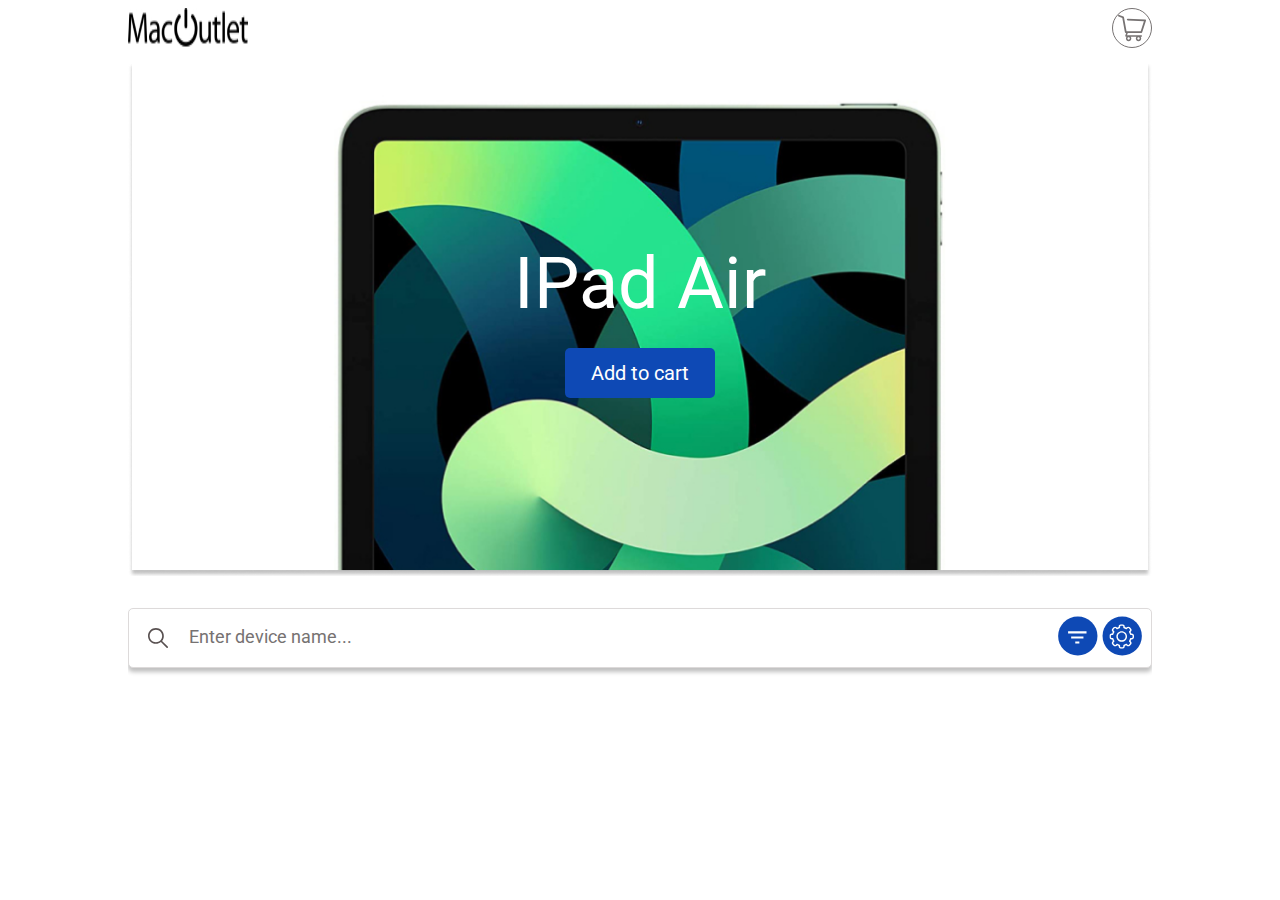
==== commit 7c6f0a2f: "'filter'" ====
--- a/index.html
+++ b/index.html
@@ -9,8 +9,8 @@
         <link
             href="https://fonts.googleapis.com/css2?family=Roboto:wght@400;700&display=swap"
             rel="stylesheet">
-        <link rel="stylesheet"
-              href="https://necolas.github.io/normalize.css/8.0.1/normalize.css">
+<!--        <link rel="stylesheet"-->
+<!--              href="https://necolas.github.io/normalize.css/8.0.1/normalize.css">-->
         <link rel="stylesheet" href="css/main.css">
         <title>mac-outlet</title>
     </head>
@@ -90,7 +90,7 @@
                             <label class="filter_price--label">
                                 From
                                 <input
-                                    class="filter_price--input"
+                                    class="filter_price--input filter_price--min"
                                     type="number"
                                     value="1"
                                 >
@@ -122,35 +122,35 @@
 
                         <div class="opened filter_checkboxes">
                             <label class="filter_checkboxes--label">
-                                <input type="checkbox">
+                                <input type="checkbox" value="Red">
                                 Red
                             </label>
                             <label class="filter_checkboxes--label">
-                                <input type="checkbox">
+                                <input type="checkbox" value="Green">
                                 Green
                             </label>
                             <label class="filter_checkboxes--label">
-                                <input type="checkbox">
+                                <input type="checkbox" value="Black">
                                 Black
                             </label>
                             <label class="filter_checkboxes--label">
-                                <input type="checkbox">
+                                <input type="checkbox" value="White">
                                 White
                             </label>
                             <label class="filter_checkboxes--label">
-                                <input type="checkbox">
+                                <input type="checkbox" value="Blue">
                                 Blue
                             </label>
                             <label class="filter_checkboxes--label">
-                                <input type="checkbox">
+                                <input type="checkbox" value="Grey">
                                 Grey
                             </label>
                             <label class="filter_checkboxes--label">
-                                <input type="checkbox">
+                                <input type="checkbox" value="Gold">
                                 Gold
                             </label>
                             <label class="filter_checkboxes--label">
-                                <input type="checkbox">
+                                <input type="checkbox" value="Yellow">
                                 Yellow
                             </label>
                         </div>
@@ -171,35 +171,35 @@
                         </div>
                         <div class="opened filter_checkboxes">
                             <label class="filter_checkboxes--label">
-                                <input type="checkbox">
+                                <input type="checkbox" value="32">
                                 32 Gb
                             </label>
                             <label class="filter_checkboxes--label">
-                                <input type="checkbox">
+                                <input type="checkbox" value="512">
                                 512 Gb
                             </label>
                             <label class="filter_checkboxes--label">
-                                <input type="checkbox">
+                                <input type="checkbox" value="64">
                                 64 Gb
                             </label>
                             <label class="filter_checkboxes--label">
-                                <input type="checkbox">
+                                <input type="checkbox" value="1024">
                                 1 TB
                             </label>
                             <label class="filter_checkboxes--label">
-                                <input type="checkbox">
+                                <input type="checkbox" value="128">
                                 128 Gb
                             </label>
                             <label class="filter_checkboxes--label">
-                                <input type="checkbox">
+                                <input type="checkbox" value="2048">
                                 2 TB
                             </label>
                             <label class="filter_checkboxes--label">
-                                <input type="checkbox">
+                                <input type="checkbox" value="256">
                                 256 Gb
                             </label>
                             <label class="filter_checkboxes--label">
-                                <input type="checkbox">
+                                <input type="checkbox" value="4096">
                                 4 TB
                             </label>
                         </div>
@@ -220,19 +220,19 @@
                         </div>
                         <div class="opened filter_checkboxes">
                             <label class="filter_checkboxes--label">
-                                <input type="checkbox">
+                                <input type="checkbox" value="IOS">
                                 IOS
                             </label>
                             <label class="filter_checkboxes--label">
-                                <input type="checkbox">
+                                <input type="checkbox" value="macOS">
                                 Mac OS
                             </label>
                             <label class="filter_checkboxes--label">
-                                <input type="checkbox">
+                                <input type="checkbox" value="tvOS">
                                 tvOS
                             </label>
                             <label class="filter_checkboxes--label">
-                                <input type="checkbox">
+                                <input type="checkbox" value="watchOS">
                                 Watch OS
                             </label>
                         </div>
@@ -253,23 +253,23 @@
                         </div>
                         <div class="opened filter_checkboxes">
                             <label class="filter_checkboxes--label">
-                                <input type="checkbox">
+                                <input type="checkbox" value="">
                                 2-5 inch
                             </label>
                             <label class="filter_checkboxes--label">
-                                <input type="checkbox">
+                                <input type="checkbox" value="">
                                 5-7 inch
                             </label>
                             <label class="filter_checkboxes--label">
-                                <input type="checkbox">
+                                <input type="checkbox" value="">
                                 7-12 inch
                             </label>
                             <label class="filter_checkboxes--label">
-                                <input type="checkbox">
+                                <input type="checkbox" value="">
                                 12-16 inch
                             </label>
                             <label class="filter_checkboxes--label">
-                                <input type="checkbox">
+                                <input type="checkbox" value="">
                                 +16 inch
                             </label>
                         </div>
--- a/css/main.css
+++ b/css/main.css
@@ -147,6 +147,8 @@
 
 .filter.open {
     transform: translateX(0);
+    display: block;
+    position: relative;
 }
 
 .filter {
